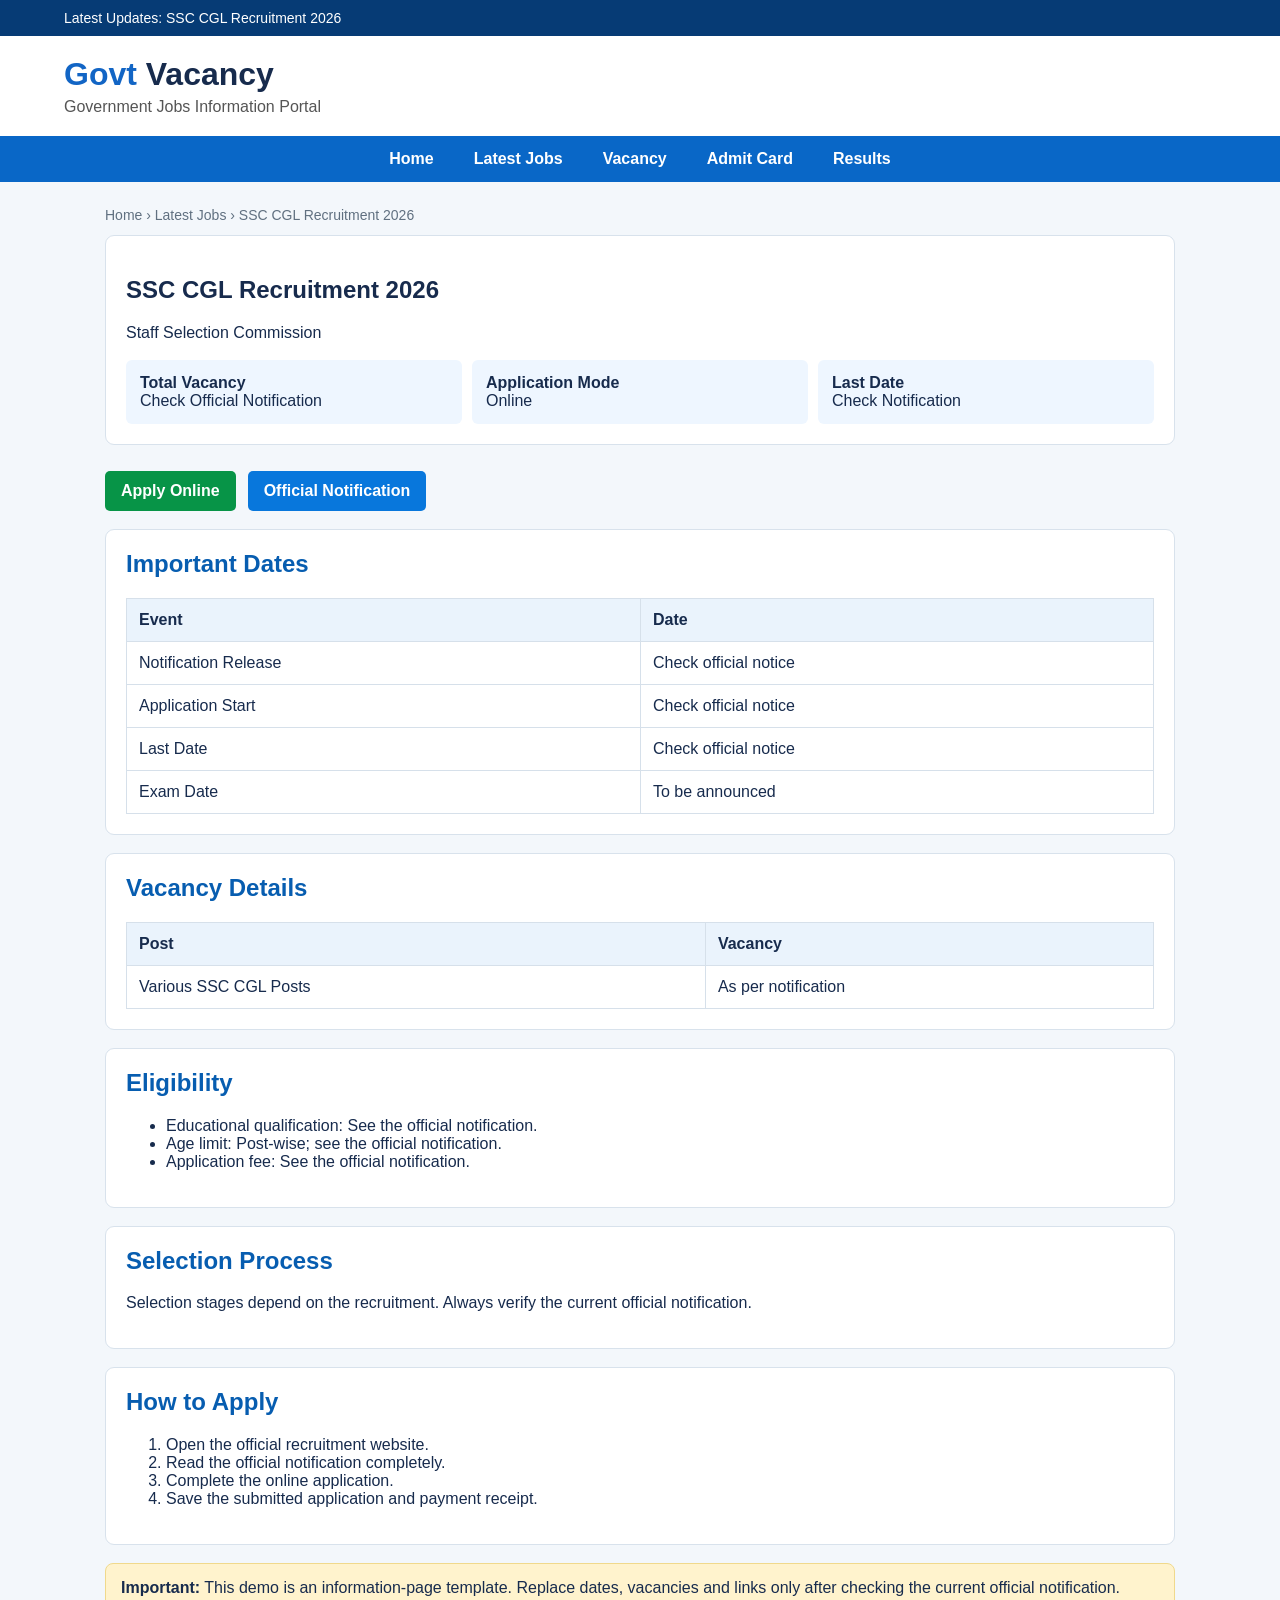
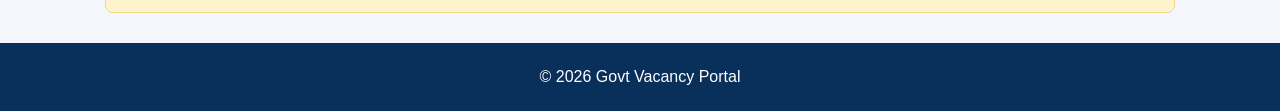
==== vacancy.html @ 1a7b7f0b "Add files via upload" ====
<!DOCTYPE html>
<html lang="en">
<head>
  <meta charset="UTF-8">
  <meta name="viewport" content="width=device-width, initial-scale=1.0">
  <title>SSC CGL Recruitment 2026</title>
  <link rel="stylesheet" href="style.css">
</head>
<body>
<header>
  <div class="top">Latest Updates: SSC CGL Recruitment 2026</div>
  <div class="header">
    <div>
      <h1><span>Govt</span> Vacancy</h1>
      <p>Government Jobs Information Portal</p>
    </div>
  </div>
  <nav>
    <a href="index.html">Home</a>
    <a href="index.html#jobs">Latest Jobs</a>
    <a href="vacancy.html">Vacancy</a>
    <a href="index.html#admit">Admit Card</a>
    <a href="index.html#results">Results</a>
  </nav>
</header>

<main>
  <div class="breadcrumb">Home › Latest Jobs › SSC CGL Recruitment 2026</div>

  <section class="title-card">
    <h2>SSC CGL Recruitment 2026</h2>
    <p>Staff Selection Commission</p>
    <div class="stats">
      <div><b>Total Vacancy</b><br>Check Official Notification</div>
      <div><b>Application Mode</b><br>Online</div>
      <div><b>Last Date</b><br>Check Notification</div>
    </div>
  </section>

  <div class="actions">
    <a class="btn apply" href="#" onclick="return officialLink()">Apply Online</a>
    <a class="btn blue" href="#" onclick="return officialLink()">Official Notification</a>
  </div>

  <section class="panel">
    <h2>Important Dates</h2>
    <table>
      <tr><th>Event</th><th>Date</th></tr>
      <tr><td>Notification Release</td><td>Check official notice</td></tr>
      <tr><td>Application Start</td><td>Check official notice</td></tr>
      <tr><td>Last Date</td><td>Check official notice</td></tr>
      <tr><td>Exam Date</td><td>To be announced</td></tr>
    </table>
  </section>

  <section class="panel">
    <h2>Vacancy Details</h2>
    <table>
      <tr><th>Post</th><th>Vacancy</th></tr>
      <tr><td>Various SSC CGL Posts</td><td>As per notification</td></tr>
    </table>
  </section>

  <section class="panel">
    <h2>Eligibility</h2>
    <ul>
      <li>Educational qualification: See the official notification.</li>
      <li>Age limit: Post-wise; see the official notification.</li>
      <li>Application fee: See the official notification.</li>
    </ul>
  </section>

  <section class="panel">
    <h2>Selection Process</h2>
    <p>Selection stages depend on the recruitment. Always verify the current official notification.</p>
  </section>

  <section class="panel">
    <h2>How to Apply</h2>
    <ol>
      <li>Open the official recruitment website.</li>
      <li>Read the official notification completely.</li>
      <li>Complete the online application.</li>
      <li>Save the submitted application and payment receipt.</li>
    </ol>
  </section>

  <section class="notice">
    <b>Important:</b> This demo is an information-page template. Replace dates, vacancies and links only after checking the current official notification.
  </section>
</main>

<footer>© 2026 Govt Vacancy Portal</footer>
<script src="script.js"></script>
</body>
</html>
---- style.css ----
*{box-sizing:border-box}body{margin:0;font-family:Arial,sans-serif;background:#f3f7fb;color:#172b4d}.top{background:#063b75;color:#fff;padding:10px 5%;font-size:14px}.header{background:#fff;display:flex;justify-content:space-between;align-items:center;padding:20px 5%;gap:20px}.header h1{margin:0;font-size:32px}.header h1 span{color:#1265c5}.header p{margin:5px 0 0;color:#555}.header input{width:360px;max-width:100%;padding:13px;border:1px solid #ccd6e0;border-radius:6px}nav{background:#0967c7;display:flex;flex-wrap:wrap;justify-content:center}nav a{color:#fff;text-decoration:none;padding:14px 20px;font-weight:bold}nav a:hover{background:#064f9d}main{max-width:1100px;margin:25px auto;padding:0 15px}.hero,.title-card,.panel,.card{background:#fff;border:1px solid #d8e2ec;border-radius:9px;padding:20px;margin-bottom:18px}.hero{text-align:center}.grid{display:grid;grid-template-columns:repeat(3,1fr);gap:18px}.card{position:relative}.badge{background:#e52525;color:#fff;padding:4px 8px;border-radius:4px;font-size:12px}.btn{display:inline-block;text-decoration:none;color:#fff;background:#0a8f45;padding:11px 16px;border-radius:5px;font-weight:bold;margin-top:8px}.blue{background:#0877dc}.apply{background:#079447}.stats{display:grid;grid-template-columns:repeat(3,1fr);gap:10px;margin-top:18px}.stats div{background:#eef6ff;padding:14px;border-radius:6px}.actions{display:flex;gap:12px;flex-wrap:wrap;margin-bottom:18px}table{width:100%;border-collapse:collapse}th,td{border:1px solid #d6e0ea;padding:12px;text-align:left}th{background:#eaf3fc}.panel h2{margin-top:0;color:#075db0}.notice{background:#fff3cd;border:1px solid #f0d98c;padding:15px;border-radius:8px;margin-bottom:20px}.breadcrumb{font-size:14px;margin-bottom:12px;color:#607080}footer{background:#092f5b;color:#fff;text-align:center;padding:25px;margin-top:30px}@media(max-width:700px){.header{display:block}.header input{margin-top:15px;width:100%}.grid,.stats{grid-template-columns:1fr}nav a{width:50%;text-align:center}main{margin-top:15px}.header h1{font-size:27px}}
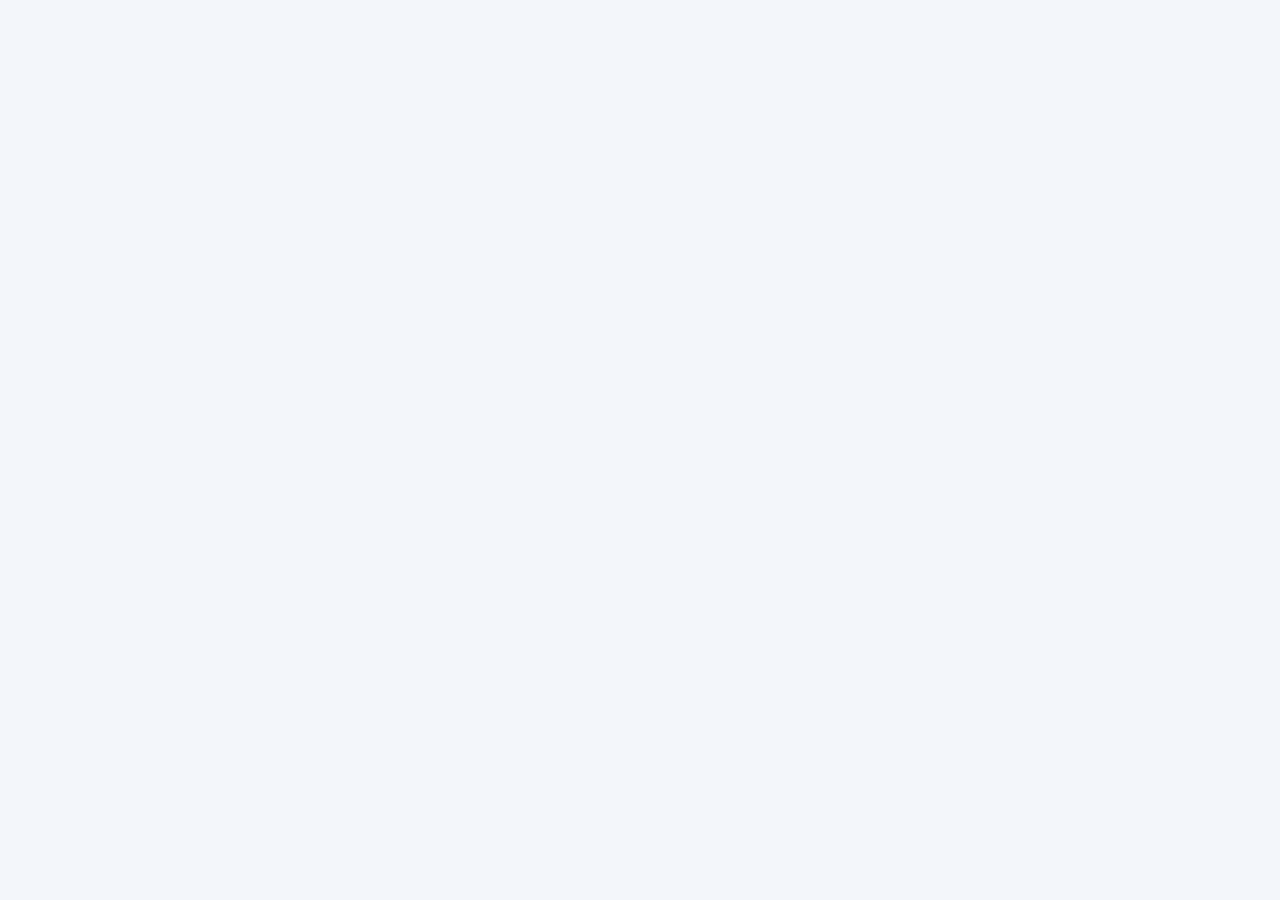
==== commit 34e638ce: "Update vacancy.html" ====
--- a/vacancy.html
+++ b/vacancy.html
@@ -1,40 +1,195 @@
 <!DOCTYPE html>
-<html lang="en">
+<html lang="hi">
+
 <head>
   <meta charset="UTF-8">
-  <meta name="viewport" content="width=device-width, initial-scale=1.0">
-  <title>SSC CGL Recruitment 2026</title>
+
+  <meta name="viewport"
+        content="width=device-width, initial-scale=1.0">
+
+  <title>SSC Recruitment 2026 - NSD Vishu Result</title>
+
+  <meta name="description"
+        content="Government vacancy details, important dates, eligibility, application fee and official links.">
+
   <link rel="stylesheet" href="style.css">
-</head>
-<body>
-<header>
-  <div class="top">Latest Updates: SSC CGL Recruitment 2026</div>
-  <div class="header">
-    <div>
-      <h1><span>Govt</span> Vacancy</h1>
-      <p>Government Jobs Information Portal</p>
-    </div>
-  </div>
-  <nav>
-    <a href="index.html">Home</a>
-    <a href="index.html#jobs">Latest Jobs</a>
-    <a href="vacancy.html">Vacancy</a>
-    <a href="index.html#admit">Admit Card</a>
-    <a href="index.html#results">Results</a>
-  </nav>
-</header>
-
-<main>
-  <div class="breadcrumb">Home › Latest Jobs › SSC CGL Recruitment 2026</div>
-
-  <section class="title-card">
-    <h2>SSC CGL Recruitment 2026</h2>
-    <p>Staff Selection Commission</p>
-    <div class="stats">
-      <div><b>Total Vacancy</b><br>Check Official Notification</div>
-      <div><b>Application Mode</b><br>Online</div>
-      <div><b>Last Date</b><br>Check Notification</div>
-    </div>
+
+  <style>
+
+    body {
+      margin: 0;
+      font-family: Arial, sans-serif;
+      background: #f3f6fa;
+      color: #172b4d;
+    }
+
+    .topbar {
+      background: #082c68;
+      color: white;
+      text-align: center;
+      padding: 12px;
+      font-weight: bold;
+    }
+
+    .header {
+      background: #0b3d91;
+      color: white;
+      text-align: center;
+      padding: 25px 15px;
+    }
+
+    .header h1 {
+      margin: 0;
+      font-size: 35px;
+    }
+
+    .header h1 span {
+      color: #ffd700;
+    }
+
+    .header p {
+      margin-bottom: 0;
+    }
+
+    nav {
+      background: #1268c4;
+      text-align: center;
+      padding: 14px;
+    }
+
+    nav a {
+      color: white;
+      text-decoration: none;
+      font-weight: bold;
+      margin: 0 15px;
+    }
+
+    main {
+      max-width: 1000px;
+      margin: auto;
+      padding: 20px;
+    }
+
+    .breadcrumb {
+      background: white;
+      padding: 13px;
+      border-radius: 6px;
+      margin-bottom: 20px;
+      color: #555;
+    }
+
+    .title {
+      background: white;
+      padding: 25px;
+      text-align: center;
+      border-radius: 10px;
+      border-top: 5px solid #0b3d91;
+      box-shadow: 0 2px 8px rgba(0,0,0,.08);
+    }
+
+    .title h2 {
+      color: #0b3d91;
+      margin-top: 0;
+      font-size: 30px;
+    }
+
+    .status {
+      display: inline-block;
+      background: #e52525;
+      color: white;
+      padding: 7px 13px;
+      border-radius: 5px;
+      font-weight: bold;
+    }
+
+    .buttons {
+      text-align: center;
+      margin: 20px 0;
+    }
+
+    .btn {
+      display: inline-block;
+      color: white;
+      text-decoration: none;
+      padding: 12px 20px;
+      border-radius: 6px;
+      font-weight: bold;
+      margin: 5px;
+    }
+
+    .green {
+      background: #079447;
+    }
+
+    .blue {
+      background: #1268c4;
+    }
+
+    .section {
+      background: white;
+      margin-top: 20px;
+      border-radius: 9px;
+      overflow: hidden;
+      box-shadow: 0 2px 8px rgba(0,0,0,.07);
+    }
+
+    .section h3 {
+      background: #0b3d91;
+      color: white;
+      padding: 14px 18px;
+      margin: 0;
+    }
+
+    table {
+      width: 100%;
+      border-collapse: collapse;
+    }
+
+    th,
+    td {
+      border: 1px solid #d8e0e8;
+      padding: 13px;
+      text-align: left;
+    }
+
+    th {
+      width: 38%;
+      background: #eef4fa;
+    }
+
+    ul,
+    ol {
+      padding: 20px 40px;
+    }
+
+    li {
+      margin-bottom: 9px;
+    }
+
+    .warning {
+      background: #fff3cd;
+      border-left: 5px solid #ff9800;
+      padding: 15px;
+      margin-top: 20px;
+    }
+
+    footer {
+      margin-top: 30px;
+      background: #082c68;
+      color: white;
+      text-align: center;
+      padding: 30px;
+    }
+
+    @media (max-width: 600px) {
+
+      .header h1 {
+        font-size: 28px;
+      }
+
+      nav a {
+        display: inline-block;
+        margin: 7    </div>
   </section>
 
   <div class="actions">
@@ -93,4 +248,4 @@
 <footer>© 2026 Govt Vacancy Portal</footer>
 <script src="script.js"></script>
 </body>
-</html>+</html>
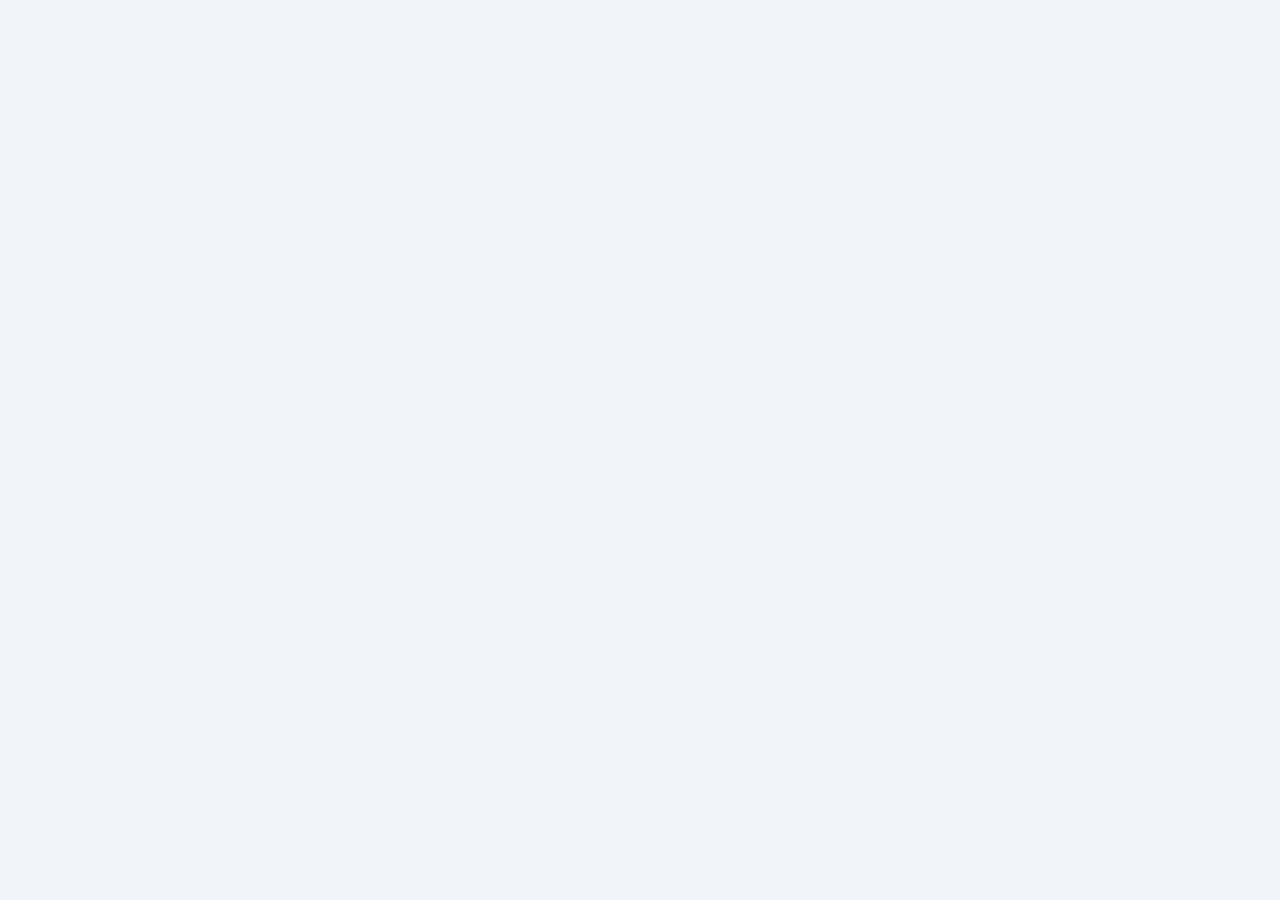
==== commit 89380edf: "Update vacancy.html" ====
--- a/vacancy.html
+++ b/vacancy.html
@@ -1,40 +1,74 @@
 <!DOCTYPE html>
 <html lang="hi">
-
 <head>
-  <meta charset="UTF-8">
-
-  <meta name="viewport"
-        content="width=device-width, initial-scale=1.0">
-
-  <title>SSC Recruitment 2026 - NSD Vishu Result</title>
-
-  <meta name="description"
-        content="Government vacancy details, important dates, eligibility, application fee and official links.">
-
-  <link rel="stylesheet" href="style.css">
-
-  <style>
-
-    body {
-      margin: 0;
-      font-family: Arial, sans-serif;
-      background: #f3f6fa;
-      color: #172b4d;
-    }
-
-    .topbar {
-      background: #082c68;
-      color: white;
-      text-align: center;
-      padding: 12px;
-      font-weight: bold;
-    }
-
-    .header {
-      background: #0b3d91;
-      color: white;
-      text-align: center;
+<meta charset="UTF-8">
+<meta name="viewport" content="width=device-width, initial-scale=1.0">
+
+<title>SSC Recruitment 2026 - NSD Vishu Result</title>
+
+<style>
+*{box-sizing:border-box}
+
+body{
+margin:0;
+font-family:Arial,sans-serif;
+background:#f1f5f9;
+color:#172b4d;
+}
+
+.top{
+background:#082c68;
+color:white;
+text-align:center;
+padding:10px;
+font-weight:bold;
+}
+
+header{
+background:#0b3d91;
+color:white;
+text-align:center;
+padding:25px 10px;
+}
+
+header h1{
+margin:0;
+font-size:34px;
+}
+
+header h1 span{
+color:#ffd700;
+}
+
+header p{
+margin:8px 0 0;
+}
+
+nav{
+background:#1268c4;
+text-align:center;
+padding:13px;
+}
+
+nav a{
+color:white;
+text-decoration:none;
+font-weight:bold;
+margin:0 12px;
+}
+
+main{
+max-width:1000px;
+margin:auto;
+padding:18px;
+}
+
+.breadcrumb{
+background:white;
+padding:12px;
+border-radius:7px;
+margin-bottom:18px;
+}      text-align: center;
       padding: 25px 15px;
     }
 
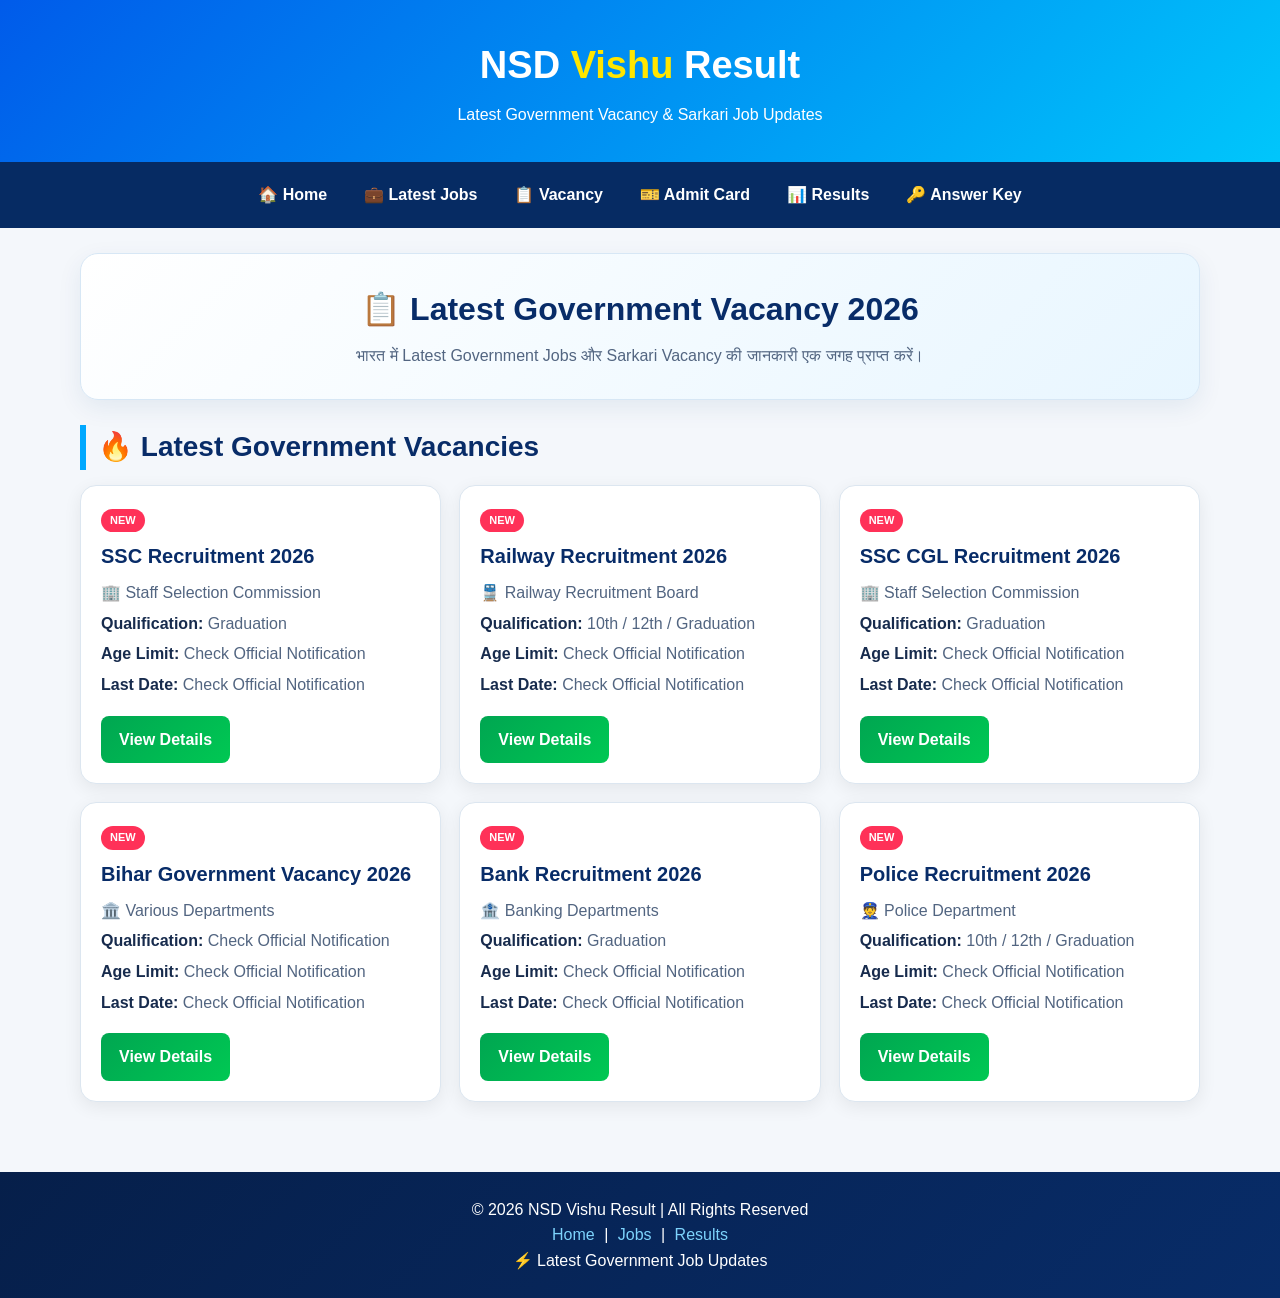
==== commit 5b7ca81d: "Update vacancy.html" ====
--- a/vacancy.html
+++ b/vacancy.html
@@ -4,282 +4,463 @@
 <meta charset="UTF-8">
 <meta name="viewport" content="width=device-width, initial-scale=1.0">
 
-<title>SSC Recruitment 2026 - NSD Vishu Result</title>
+<title>Latest Government Vacancy 2026 | NSD Vishu Result</title>
+
+<meta name="description"
+content="Latest Government Vacancy 2026, Sarkari Jobs और सरकारी भर्ती की जानकारी।">
 
 <style>
-*{box-sizing:border-box}
+
+*{
+box-sizing:border-box;
+margin:0;
+padding:0;
+}
+
+html{
+scroll-behavior:smooth;
+}
 
 body{
-margin:0;
-font-family:Arial,sans-serif;
-background:#f1f5f9;
+font-family:Arial,Helvetica,sans-serif;
+background:#f4f7fb;
 color:#172b4d;
-}
-
-.top{
-background:#082c68;
+line-height:1.6;
+}
+
+/* HEADER */
+header{
+background:linear-gradient(135deg,#005bea,#00c6fb);
 color:white;
 text-align:center;
+padding:35px 15px;
+}
+
+.logo{
+font-size:38px;
+font-weight:800;
+}
+
+.logo span{
+color:#ffe600;
+}
+
+.tagline{
+margin-top:6px;
+font-size:16px;
+}
+
+/* NAV */
+nav{
+background:#062b63;
+display:flex;
+justify-content:center;
+flex-wrap:wrap;
+gap:5px;
 padding:10px;
-font-weight:bold;
-}
-
-header{
-background:#0b3d91;
-color:white;
-text-align:center;
-padding:25px 10px;
-}
-
-header h1{
-margin:0;
-font-size:34px;
-}
-
-header h1 span{
-color:#ffd700;
-}
-
-header p{
-margin:8px 0 0;
-}
-
-nav{
-background:#1268c4;
-text-align:center;
-padding:13px;
+position:sticky;
+top:0;
+z-index:999;
 }
 
 nav a{
 color:white;
 text-decoration:none;
 font-weight:bold;
-margin:0 12px;
-}
-
+padding:10px 16px;
+border-radius:8px;
+}
+
+nav a:hover{
+background:#00a8ff;
+}
+
+/* MAIN */
 main{
-max-width:1000px;
+max-width:1150px;
 margin:auto;
-padding:18px;
-}
-
-.breadcrumb{
+padding:25px 15px 50px;
+}
+
+/* HERO */
+.hero{
+background:linear-gradient(135deg,#ffffff,#e8f6ff);
+border:1px solid #d7e7f5;
+border-radius:18px;
+padding:30px 20px;
+text-align:center;
+margin-bottom:25px;
+box-shadow:0 8px 25px rgba(0,60,120,.08);
+}
+
+.hero h1{
+font-size:32px;
+color:#082c68;
+}
+
+.hero p{
+margin-top:8px;
+color:#526581;
+}
+
+/* SECTION */
+.section-title{
+color:#082c68;
+font-size:28px;
+margin:25px 0 15px;
+border-left:6px solid #00a8ff;
+padding-left:12px;
+}
+
+/* CARDS */
+.cards{
+display:grid;
+grid-template-columns:repeat(3,1fr);
+gap:18px;
+}
+
+.card{
 background:white;
-padding:12px;
-border-radius:7px;
-margin-bottom:18px;
-}      text-align: center;
-      padding: 25px 15px;
-    }
-
-    .header h1 {
-      margin: 0;
-      font-size: 35px;
-    }
-
-    .header h1 span {
-      color: #ffd700;
-    }
-
-    .header p {
-      margin-bottom: 0;
-    }
-
-    nav {
-      background: #1268c4;
-      text-align: center;
-      padding: 14px;
-    }
-
-    nav a {
-      color: white;
-      text-decoration: none;
-      font-weight: bold;
-      margin: 0 15px;
-    }
-
-    main {
-      max-width: 1000px;
-      margin: auto;
-      padding: 20px;
-    }
-
-    .breadcrumb {
-      background: white;
-      padding: 13px;
-      border-radius: 6px;
-      margin-bottom: 20px;
-      color: #555;
-    }
-
-    .title {
-      background: white;
-      padding: 25px;
-      text-align: center;
-      border-radius: 10px;
-      border-top: 5px solid #0b3d91;
-      box-shadow: 0 2px 8px rgba(0,0,0,.08);
-    }
-
-    .title h2 {
-      color: #0b3d91;
-      margin-top: 0;
-      font-size: 30px;
-    }
-
-    .status {
-      display: inline-block;
-      background: #e52525;
-      color: white;
-      padding: 7px 13px;
-      border-radius: 5px;
-      font-weight: bold;
-    }
-
-    .buttons {
-      text-align: center;
-      margin: 20px 0;
-    }
-
-    .btn {
-      display: inline-block;
-      color: white;
-      text-decoration: none;
-      padding: 12px 20px;
-      border-radius: 6px;
-      font-weight: bold;
-      margin: 5px;
-    }
-
-    .green {
-      background: #079447;
-    }
-
-    .blue {
-      background: #1268c4;
-    }
-
-    .section {
-      background: white;
-      margin-top: 20px;
-      border-radius: 9px;
-      overflow: hidden;
-      box-shadow: 0 2px 8px rgba(0,0,0,.07);
-    }
-
-    .section h3 {
-      background: #0b3d91;
-      color: white;
-      padding: 14px 18px;
-      margin: 0;
-    }
-
-    table {
-      width: 100%;
-      border-collapse: collapse;
-    }
-
-    th,
-    td {
-      border: 1px solid #d8e0e8;
-      padding: 13px;
-      text-align: left;
-    }
-
-    th {
-      width: 38%;
-      background: #eef4fa;
-    }
-
-    ul,
-    ol {
-      padding: 20px 40px;
-    }
-
-    li {
-      margin-bottom: 9px;
-    }
-
-    .warning {
-      background: #fff3cd;
-      border-left: 5px solid #ff9800;
-      padding: 15px;
-      margin-top: 20px;
-    }
-
-    footer {
-      margin-top: 30px;
-      background: #082c68;
-      color: white;
-      text-align: center;
-      padding: 30px;
-    }
-
-    @media (max-width: 600px) {
-
-      .header h1 {
-        font-size: 28px;
-      }
-
-      nav a {
-        display: inline-block;
-        margin: 7    </div>
-  </section>
-
-  <div class="actions">
-    <a class="btn apply" href="#" onclick="return officialLink()">Apply Online</a>
-    <a class="btn blue" href="#" onclick="return officialLink()">Official Notification</a>
-  </div>
-
-  <section class="panel">
-    <h2>Important Dates</h2>
-    <table>
-      <tr><th>Event</th><th>Date</th></tr>
-      <tr><td>Notification Release</td><td>Check official notice</td></tr>
-      <tr><td>Application Start</td><td>Check official notice</td></tr>
-      <tr><td>Last Date</td><td>Check official notice</td></tr>
-      <tr><td>Exam Date</td><td>To be announced</td></tr>
-    </table>
-  </section>
-
-  <section class="panel">
-    <h2>Vacancy Details</h2>
-    <table>
-      <tr><th>Post</th><th>Vacancy</th></tr>
-      <tr><td>Various SSC CGL Posts</td><td>As per notification</td></tr>
-    </table>
-  </section>
-
-  <section class="panel">
-    <h2>Eligibility</h2>
-    <ul>
-      <li>Educational qualification: See the official notification.</li>
-      <li>Age limit: Post-wise; see the official notification.</li>
-      <li>Application fee: See the official notification.</li>
-    </ul>
-  </section>
-
-  <section class="panel">
-    <h2>Selection Process</h2>
-    <p>Selection stages depend on the recruitment. Always verify the current official notification.</p>
-  </section>
-
-  <section class="panel">
-    <h2>How to Apply</h2>
-    <ol>
-      <li>Open the official recruitment website.</li>
-      <li>Read the official notification completely.</li>
-      <li>Complete the online application.</li>
-      <li>Save the submitted application and payment receipt.</li>
-    </ol>
-  </section>
-
-  <section class="notice">
-    <b>Important:</b> This demo is an information-page template. Replace dates, vacancies and links only after checking the current official notification.
-  </section>
+border:1px solid #dce6f0;
+border-radius:16px;
+padding:20px;
+box-shadow:0 5px 18px rgba(0,0,0,.07);
+transition:.2s;
+}
+
+.card:hover{
+transform:translateY(-4px);
+box-shadow:0 12px 25px rgba(0,0,0,.12);
+}
+
+.badge{
+display:inline-block;
+background:#ff3158;
+color:white;
+padding:3px 9px;
+border-radius:20px;
+font-size:11px;
+font-weight:bold;
+margin-bottom:8px;
+}
+
+.card h2{
+color:#082c68;
+font-size:20px;
+margin-bottom:8px;
+}
+
+.card p{
+color:#526581;
+margin:5px 0;
+}
+
+.card strong{
+color:#172b4d;
+}
+
+/* BUTTON */
+.btn{
+display:inline-block;
+margin-top:13px;
+background:linear-gradient(135deg,#00a651,#00c853);
+color:white;
+text-decoration:none;
+padding:11px 18px;
+border-radius:8px;
+font-weight:bold;
+}
+
+/* FOOTER */
+footer{
+background:linear-gradient(135deg,#061f4a,#082c68);
+color:white;
+text-align:center;
+padding:25px 15px;
+margin-top:20px;
+}
+
+footer a{
+color:#7dd3fc;
+text-decoration:none;
+margin:0 5px;
+}
+
+/* MOBILE */
+@media(max-width:800px){
+
+.cards{
+grid-template-columns:repeat(2,1fr);
+}
+
+}
+
+@media(max-width:550px){
+
+.logo{
+font-size:29px;
+}
+
+nav{
+display:grid;
+grid-template-columns:repeat(2,1fr);
+}
+
+nav a{
+text-align:center;
+font-size:13px;
+padding:10px 5px;
+}
+
+.cards{
+grid-template-columns:1fr;
+}
+
+.hero h1{
+font-size:25px;
+}
+
+}
+
+</style>
+</head>
+
+<body>
+
+<header>
+
+<div class="logo">
+NSD <span>Vishu</span> Result
+</div>
+
+<div class="tagline">
+Latest Government Vacancy & Sarkari Job Updates
+</div>
+
+</header>
+
+<nav>
+
+<a href="index.html">🏠 Home</a>
+
+<a href="index.html#jobs">💼 Latest Jobs</a>
+
+<a href="vacancy.html">📋 Vacancy</a>
+
+<a href="index.html#admit">🎫 Admit Card</a>
+
+<a href="index.html#results">📊 Results</a>
+
+<a href="index.html#answer">🔑 Answer Key</a>
+
+</nav>
+
+<main>
+
+<section class="hero">
+
+<h1>📋 Latest Government Vacancy 2026</h1>
+
+<p>
+भारत में Latest Government Jobs और Sarkari Vacancy की जानकारी
+एक जगह प्राप्त करें।
+</p>
+
+</section>
+
+<h2 class="section-title">
+🔥 Latest Government Vacancies
+</h2>
+
+<div class="cards">
+
+<div class="card">
+
+<span class="badge">NEW</span>
+
+<h2>SSC Recruitment 2026</h2>
+
+<p>🏢 Staff Selection Commission</p>
+
+<p>
+<strong>Qualification:</strong> Graduation
+</p>
+
+<p>
+<strong>Age Limit:</strong> Check Official Notification
+</p>
+
+<p>
+<strong>Last Date:</strong> Check Official Notification
+</p>
+
+<a href="#" class="btn">
+View Details
+</a>
+
+</div>
+
+
+<div class="card">
+
+<span class="badge">NEW</span>
+
+<h2>Railway Recruitment 2026</h2>
+
+<p>🚆 Railway Recruitment Board</p>
+
+<p>
+<strong>Qualification:</strong>
+10th / 12th / Graduation
+</p>
+
+<p>
+<strong>Age Limit:</strong> Check Official Notification
+</p>
+
+<p>
+<strong>Last Date:</strong> Check Official Notification
+</p>
+
+<a href="#" class="btn">
+View Details
+</a>
+
+</div>
+
+
+<div class="card">
+
+<span class="badge">NEW</span>
+
+<h2>SSC CGL Recruitment 2026</h2>
+
+<p>🏢 Staff Selection Commission</p>
+
+<p>
+<strong>Qualification:</strong> Graduation
+</p>
+
+<p>
+<strong>Age Limit:</strong> Check Official Notification
+</p>
+
+<p>
+<strong>Last Date:</strong> Check Official Notification
+</p>
+
+<a href="#" class="btn">
+View Details
+</a>
+
+</div>
+
+
+<div class="card">
+
+<span class="badge">NEW</span>
+
+<h2>Bihar Government Vacancy 2026</h2>
+
+<p>🏛️ Various Departments</p>
+
+<p>
+<strong>Qualification:</strong>
+Check Official Notification
+</p>
+
+<p>
+<strong>Age Limit:</strong>
+Check Official Notification
+</p>
+
+<p>
+<strong>Last Date:</strong>
+Check Official Notification
+</p>
+
+<a href="#" class="btn">
+View Details
+</a>
+
+</div>
+
+
+<div class="card">
+
+<span class="badge">NEW</span>
+
+<h2>Bank Recruitment 2026</h2>
+
+<p>🏦 Banking Departments</p>
+
+<p>
+<strong>Qualification:</strong> Graduation
+</p>
+
+<p>
+<strong>Age Limit:</strong> Check Official Notification
+</p>
+
+<p>
+<strong>Last Date:</strong> Check Official Notification
+</p>
+
+<a href="#" class="btn">
+View Details
+</a>
+
+</div>
+
+
+<div class="card">
+
+<span class="badge">NEW</span>
+
+<h2>Police Recruitment 2026</h2>
+
+<p>👮 Police Department</p>
+
+<p>
+<strong>Qualification:</strong>
+10th / 12th / Graduation
+</p>
+
+<p>
+<strong>Age Limit:</strong> Check Official Notification
+</p>
+
+<p>
+<strong>Last Date:</strong> Check Official Notification
+</p>
+
+<a href="#" class="btn">
+View Details
+</a>
+
+</div>
+
+</div>
+
 </main>
 
-<footer>© 2026 Govt Vacancy Portal</footer>
-<script src="script.js"></script>
+<footer>
+
+<p>
+© 2026 NSD Vishu Result | All Rights Reserved
+</p>
+
+<p>
+<a href="index.html">Home</a> |
+<a href="index.html#jobs">Jobs</a> |
+<a href="index.html#results">Results</a>
+</p>
+
+<p>
+⚡ Latest Government Job Updates
+</p>
+
+</footer>
+
 </body>
 </html>
